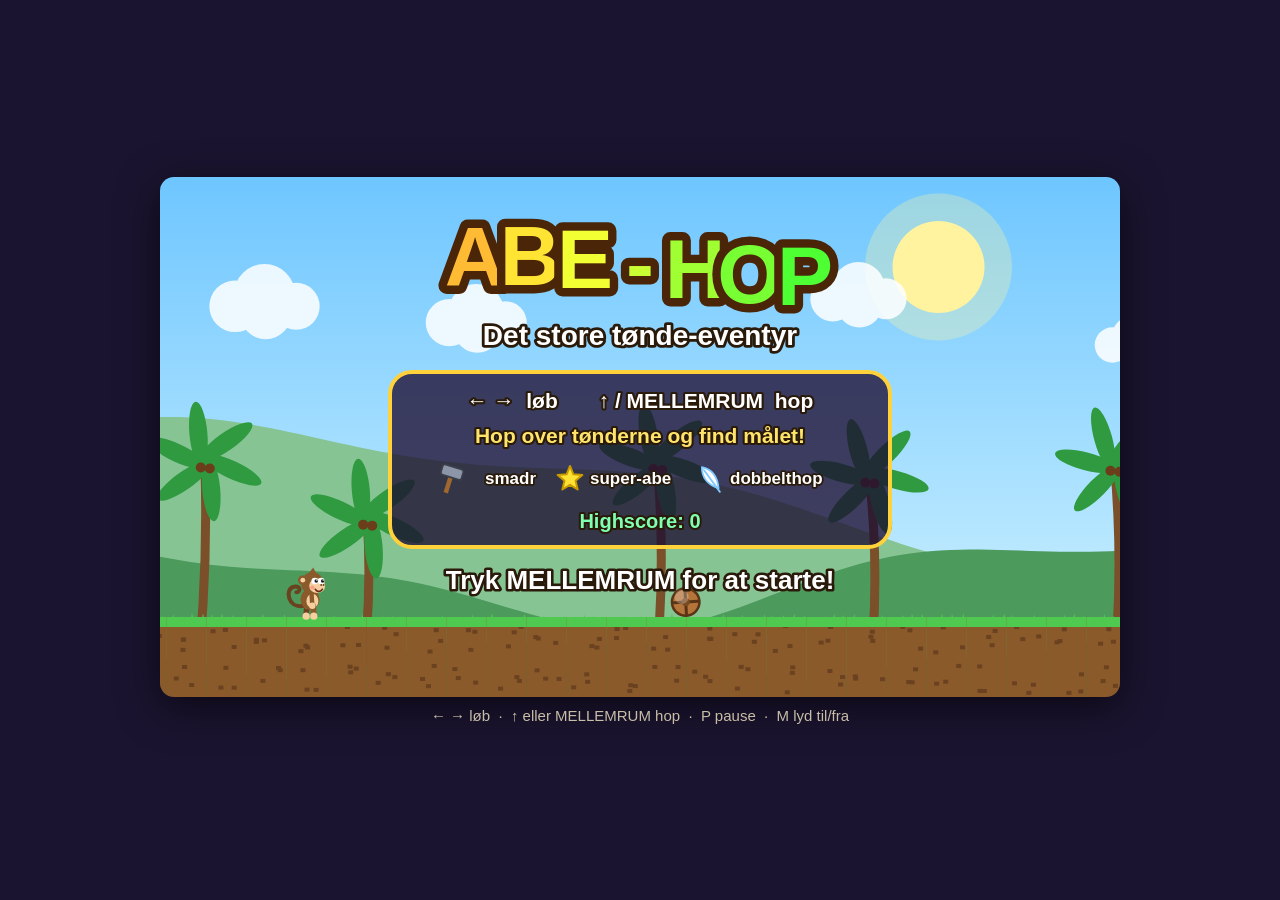
==== index.html @ 12547ee7 "version 1.0 Abe-Hop - det store tønde-eventyr: et platformspil i HTML5/JavaScript, hvor en abe hoppe" ====
<!doctype html>
<html lang="da">
<head>
  <meta charset="utf-8">
  <meta name="viewport" content="width=device-width, initial-scale=1">
  <title>Abe-Hop</title>
  <link rel="stylesheet" href="style.css">
</head>
<body>
  <canvas id="game" width="960" height="520"></canvas>
  <p class="help">← → løb &nbsp;·&nbsp; ↑ eller MELLEMRUM hop &nbsp;·&nbsp; P pause &nbsp;·&nbsp; M lyd til/fra</p>

  <script src="js/input.js"></script>
  <script src="js/sound.js"></script>
  <script src="js/draw.js"></script>
  <script src="js/background.js"></script>
  <script src="js/levels.js"></script>
  <script src="js/level.js"></script>
  <script src="js/player.js"></script>
  <script src="js/barrel.js"></script>
  <script src="js/powerups.js"></script>
  <script src="js/hud.js"></script>
  <script src="js/main.js"></script>
</body>
</html>
---- style.css ----
html, body {
  margin: 0;
  height: 100%;
  background: #1b1430;
  color: #f5e9c8;
  font-family: "Comic Sans MS", "Trebuchet MS", sans-serif;
}
body {
  display: flex;
  flex-direction: column;
  align-items: center;
  justify-content: center;
  gap: 10px;
}
canvas {
  max-width: 100vw;
  max-height: calc(100vh - 50px);
  aspect-ratio: 960 / 520;
  border-radius: 14px;
  box-shadow: 0 10px 40px rgba(0, 0, 0, 0.6);
  image-rendering: auto;
}
.help {
  margin: 0;
  font-size: 15px;
  opacity: 0.8;
}
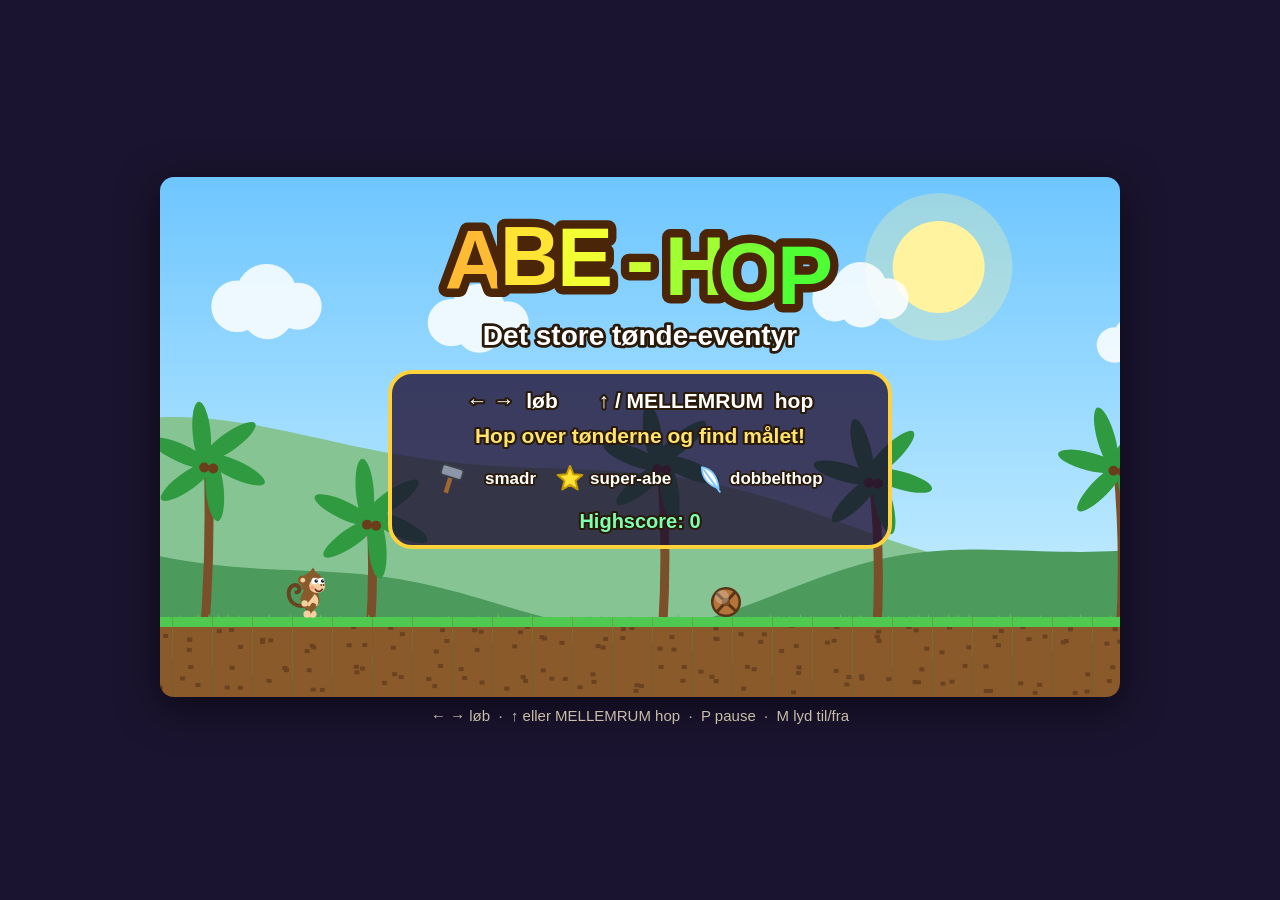
==== commit c5deabaf: "Tilføj bombefly, guld-bananer og tre nye baner Co-Authored-By: Claude Opus 5.5 <noreply@anthropic.co" ====
--- a/index.html
+++ b/index.html
@@ -18,6 +18,7 @@
   <script src="js/level.js"></script>
   <script src="js/player.js"></script>
   <script src="js/barrel.js"></script>
+  <script src="js/bomber.js"></script>
   <script src="js/powerups.js"></script>
   <script src="js/hud.js"></script>
   <script src="js/main.js"></script>
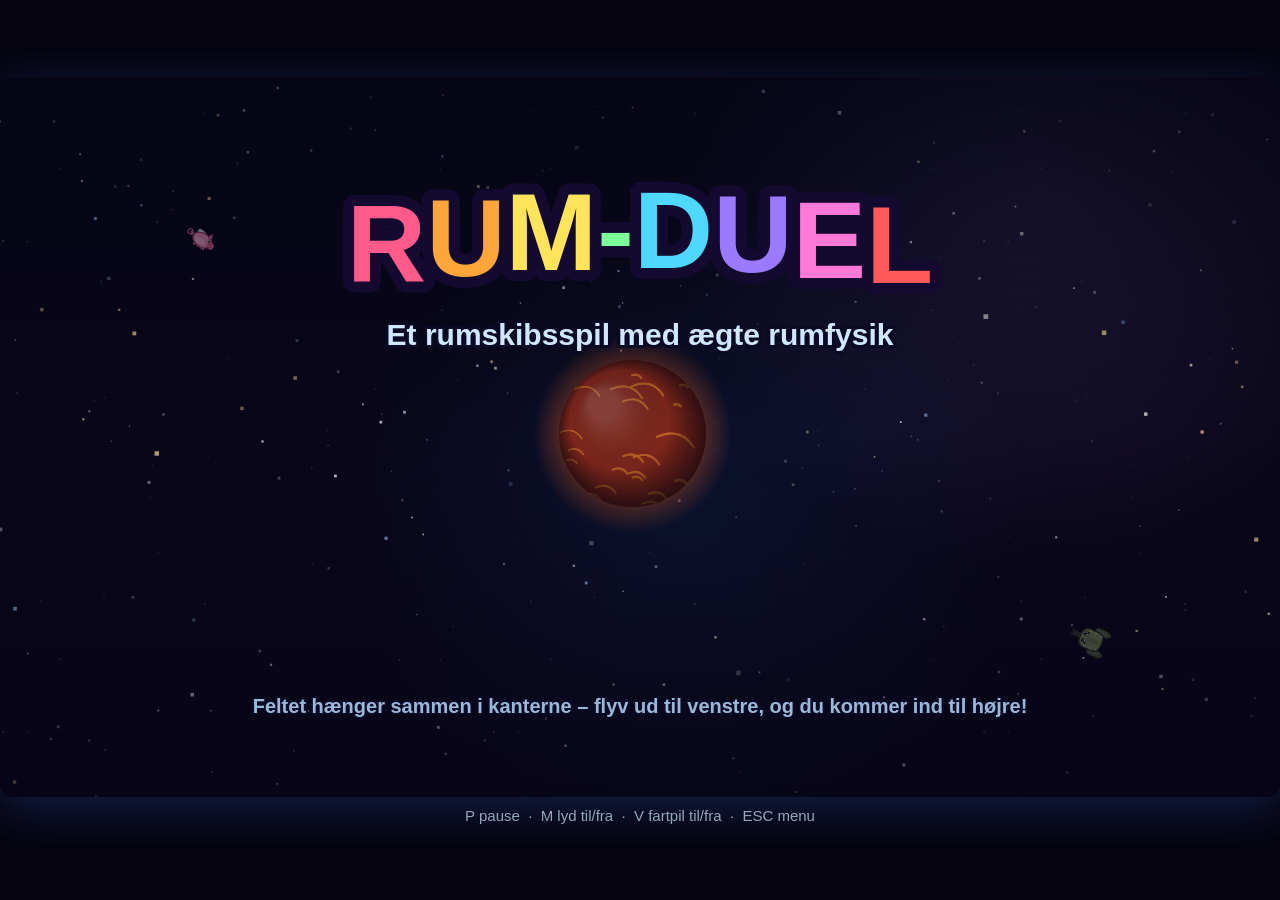
==== commit d899874e: "Rum-Duel: rumskibsspil med rumfysik, seks skibe og fire spilformer Wrappende felt med zoomende kamer" ====
--- a/index.html
+++ b/index.html
@@ -3,24 +3,28 @@
 <head>
   <meta charset="utf-8">
   <meta name="viewport" content="width=device-width, initial-scale=1">
-  <title>Abe-Hop</title>
+  <title>Rum-Duel</title>
   <link rel="stylesheet" href="style.css">
 </head>
 <body>
-  <canvas id="game" width="960" height="520"></canvas>
-  <p class="help">← → løb &nbsp;·&nbsp; ↑ eller MELLEMRUM hop &nbsp;·&nbsp; P pause &nbsp;·&nbsp; M lyd til/fra</p>
+  <canvas id="game" width="1280" height="720"></canvas>
+  <p class="help">P pause &nbsp;·&nbsp; M lyd til/fra &nbsp;·&nbsp; V fartpil til/fra &nbsp;·&nbsp; ESC menu</p>
 
+  <script src="js/vec.js"></script>
+  <script src="js/draw.js"></script>
   <script src="js/input.js"></script>
   <script src="js/sound.js"></script>
-  <script src="js/draw.js"></script>
-  <script src="js/background.js"></script>
-  <script src="js/levels.js"></script>
-  <script src="js/level.js"></script>
-  <script src="js/player.js"></script>
-  <script src="js/barrel.js"></script>
-  <script src="js/bomber.js"></script>
-  <script src="js/powerups.js"></script>
+  <script src="js/camera.js"></script>
+  <script src="js/starfield.js"></script>
+  <script src="js/planet.js"></script>
+  <script src="js/particles.js"></script>
+  <script src="js/weapons.js"></script>
+  <script src="js/ships.js"></script>
+  <script src="js/ship.js"></script>
+  <script src="js/ai.js"></script>
+  <script src="js/waves.js"></script>
   <script src="js/hud.js"></script>
+  <script src="js/menu.js"></script>
   <script src="js/main.js"></script>
 </body>
 </html>
--- a/style.css
+++ b/style.css
@@ -1,8 +1,8 @@
 html, body {
   margin: 0;
   height: 100%;
-  background: #1b1430;
-  color: #f5e9c8;
+  background: #05040f;
+  color: #cfe8ff;
   font-family: "Comic Sans MS", "Trebuchet MS", sans-serif;
 }
 body {
@@ -15,13 +15,13 @@
 canvas {
   max-width: 100vw;
   max-height: calc(100vh - 50px);
-  aspect-ratio: 960 / 520;
+  aspect-ratio: 1280 / 720;
   border-radius: 14px;
-  box-shadow: 0 10px 40px rgba(0, 0, 0, 0.6);
-  image-rendering: auto;
+  box-shadow: 0 10px 50px rgba(60, 120, 255, 0.25);
+  background: #000;
 }
 .help {
   margin: 0;
   font-size: 15px;
-  opacity: 0.8;
+  opacity: 0.7;
 }
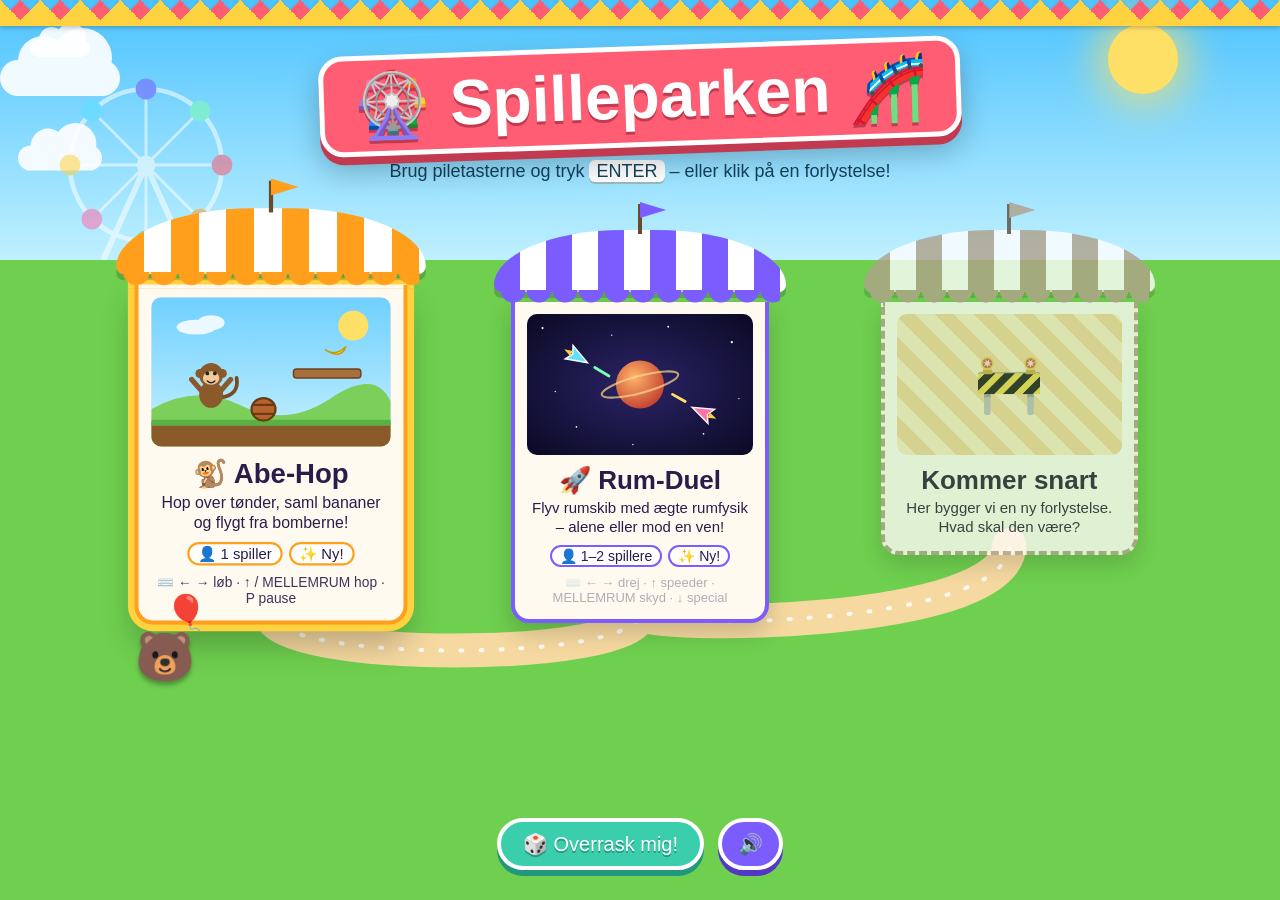
==== commit f923af0c: "Spilleparken: navigator, hjem-knap, katalog, backlog og add-game-skill Samler Abe-Hop og Rum-Duel i " ====
--- a/index.html
+++ b/index.html
@@ -3,28 +3,54 @@
 <head>
   <meta charset="utf-8">
   <meta name="viewport" content="width=device-width, initial-scale=1">
-  <title>Rum-Duel</title>
-  <link rel="stylesheet" href="style.css">
+  <title>Spilleparken</title>
+  <meta name="description" content="En park fuld af små browserspil – vælg en forlystelse og spil.">
+  <link rel="icon" href="data:image/svg+xml,<svg xmlns='http://www.w3.org/2000/svg' viewBox='0 0 100 100'><text y='.9em' font-size='90'>🎡</text></svg>">
+  <link rel="stylesheet" href="park/park.css">
 </head>
 <body>
-  <canvas id="game" width="1280" height="720"></canvas>
-  <p class="help">P pause &nbsp;·&nbsp; M lyd til/fra &nbsp;·&nbsp; V fartpil til/fra &nbsp;·&nbsp; ESC menu</p>
+  <div class="sky" aria-hidden="true">
+    <div class="sun"></div>
+    <div class="cloud c1"></div><div class="cloud c2"></div><div class="cloud c3"></div>
+    <svg class="wheel" viewBox="-100 -100 200 200">
+      <g class="wheel-spin">
+        <circle r="80" fill="none" stroke="#fff" stroke-width="5"/>
+        <circle r="10" fill="#fff"/>
+        <g stroke="#fff" stroke-width="3">
+          <line x1="-80" y1="0" x2="80" y2="0"/><line x1="0" y1="-80" x2="0" y2="80"/>
+          <line x1="-57" y1="-57" x2="57" y2="57"/><line x1="-57" y1="57" x2="57" y2="-57"/>
+        </g>
+        <g>
+          <circle cx="80" cy="0" r="11" fill="#ff5d73"/><circle cx="-80" cy="0" r="11" fill="#ffd23f"/>
+          <circle cx="0" cy="80" r="11" fill="#3bceac"/><circle cx="0" cy="-80" r="11" fill="#7b5cff"/>
+          <circle cx="57" cy="57" r="11" fill="#ff9f1c"/><circle cx="-57" cy="-57" r="11" fill="#5ee0ff"/>
+          <circle cx="-57" cy="57" r="11" fill="#ff6fa8"/><circle cx="57" cy="-57" r="11" fill="#7dffb0"/>
+        </g>
+      </g>
+      <path d="M0 0 L-45 100 M0 0 L45 100" stroke="#fff" stroke-width="6"/>
+    </svg>
+  </div>
 
-  <script src="js/vec.js"></script>
-  <script src="js/draw.js"></script>
-  <script src="js/input.js"></script>
-  <script src="js/sound.js"></script>
-  <script src="js/camera.js"></script>
-  <script src="js/starfield.js"></script>
-  <script src="js/planet.js"></script>
-  <script src="js/particles.js"></script>
-  <script src="js/weapons.js"></script>
-  <script src="js/ships.js"></script>
-  <script src="js/ship.js"></script>
-  <script src="js/ai.js"></script>
-  <script src="js/waves.js"></script>
-  <script src="js/hud.js"></script>
-  <script src="js/menu.js"></script>
-  <script src="js/main.js"></script>
+  <header class="gate">
+    <div class="bunting" aria-hidden="true"></div>
+    <h1><span class="sign">🎡 Spilleparken 🎢</span></h1>
+    <p class="hint">Brug piletasterne og tryk <kbd>ENTER</kbd> – eller klik på en forlystelse!</p>
+  </header>
+
+  <main id="park" class="park" aria-label="Forlystelser">
+    <svg id="path" class="path" aria-hidden="true"></svg>
+    <ul id="rides" class="rides"></ul>
+    <div id="mascot" class="mascot" aria-hidden="true"><span class="balloon">🎈</span><span class="kid">🐻</span></div>
+  </main>
+
+  <footer class="bottom">
+    <button id="random" class="random" type="button">🎲 Overrask mig!</button>
+    <button id="sound" class="sound" type="button" aria-pressed="true" title="Lyd til/fra">🔊</button>
+  </footer>
+
+  <div id="curtain" class="curtain" aria-hidden="true"><div class="ticket">🎟️ <span id="curtain-title"></span></div></div>
+
+  <script src="games/games.js"></script>
+  <script src="park/park.js"></script>
 </body>
 </html>
--- a/park/park.css
+++ b/park/park.css
@@ -0,0 +1,198 @@
+:root {
+  --sky-top: #4cc3ff;
+  --sky-bottom: #bff0ff;
+  --grass: #6fcf4f;
+  --grass-dark: #4fae37;
+  --ink: #2b1d4a;
+  --card: #fffaf0;
+  --path: #f5d9a0;
+  --focus: #ffd23f;
+}
+
+* { box-sizing: border-box; }
+
+html, body {
+  margin: 0;
+  min-height: 100%;
+  font-family: "Comic Sans MS", "Chalkboard SE", "Trebuchet MS", sans-serif;
+  color: var(--ink);
+}
+
+body {
+  min-height: 100vh;
+  background:
+    linear-gradient(to bottom, var(--sky-top) 0, var(--sky-bottom) 260px, var(--grass) 260px, var(--grass) 100%);
+  overflow-x: hidden;
+  display: flex;
+  flex-direction: column;
+}
+
+/* ---------- himmel ---------- */
+.sky { position: absolute; inset: 0 0 auto 0; height: 260px; pointer-events: none; overflow: hidden; }
+.sun {
+  position: absolute; top: 24px; right: 8%; width: 70px; height: 70px; border-radius: 50%;
+  background: #ffe066; box-shadow: 0 0 40px 12px rgba(255, 224, 102, .7);
+  animation: pulse 4s ease-in-out infinite;
+}
+.cloud {
+  position: absolute; width: 120px; height: 36px; background: #fff; border-radius: 40px; opacity: .9;
+  animation: drift linear infinite;
+}
+.cloud::before, .cloud::after { content: ""; position: absolute; background: #fff; border-radius: 50%; }
+.cloud::before { width: 50px; height: 50px; top: -24px; left: 18px; }
+.cloud::after { width: 60px; height: 60px; top: -32px; left: 52px; }
+.c1 { top: 60px; animation-duration: 60s; animation-delay: -10s; }
+.c2 { top: 140px; transform: scale(.7); animation-duration: 80s; animation-delay: -45s; }
+.c3 { top: 30px; transform: scale(.5); animation-duration: 100s; animation-delay: -70s; }
+.wheel { position: absolute; left: 4%; top: 70px; width: 190px; height: 190px; opacity: .55; }
+.wheel-spin { animation: spin 30s linear infinite; transform-origin: 0 0; }
+
+@keyframes drift { from { left: -160px; } to { left: 110%; } }
+@keyframes spin { to { transform: rotate(360deg); } }
+@keyframes pulse { 50% { transform: scale(1.08); } }
+
+/* ---------- indgang ---------- */
+.gate { position: relative; text-align: center; padding: 28px 16px 8px; }
+.bunting {
+  position: absolute; left: 0; right: 0; top: 0; height: 26px;
+  background:
+    conic-gradient(from 135deg at 50% 0, #ff5d73 0 90deg, transparent 0) 0 0 / 40px 26px repeat-x;
+  filter: drop-shadow(0 2px 2px rgba(0,0,0,.2));
+}
+.bunting::after {
+  content: ""; position: absolute; inset: 0;
+  background: conic-gradient(from 135deg at 50% 0, #ffd23f 0 90deg, transparent 0) 20px 0 / 40px 26px repeat-x;
+}
+h1 { margin: 18px 0 6px; font-size: clamp(32px, 7vw, 64px); }
+.sign {
+  display: inline-block; padding: 8px 28px; border-radius: 24px;
+  background: #ff5d73; color: #fff; border: 5px solid #fff;
+  box-shadow: 0 8px 0 #c23a4f, 0 14px 30px rgba(0,0,0,.25);
+  text-shadow: 0 3px 0 #c23a4f;
+  transform: rotate(-2deg);
+  animation: wobble 5s ease-in-out infinite;
+}
+@keyframes wobble { 50% { transform: rotate(2deg) scale(1.03); } }
+.hint { margin: 14px 0 0; font-size: 18px; color: #12425c; }
+kbd {
+  font-family: inherit; background: #fff; border-radius: 6px; padding: 1px 7px;
+  box-shadow: 0 2px 0 #9bb;
+}
+
+/* ---------- parken ---------- */
+.park {
+  position: relative; flex: 1; width: 100%; max-width: 1100px; margin: 0 auto;
+  padding: 40px 16px 70px;
+}
+.path { position: absolute; inset: 0; width: 100%; height: 100%; pointer-events: none; overflow: visible; }
+.path .road { fill: none; stroke: var(--path); stroke-width: 34; stroke-linecap: round; stroke-linejoin: round; }
+.path .dots { fill: none; stroke: #fff; stroke-width: 4; stroke-dasharray: 2 18; stroke-linecap: round; opacity: .9; }
+
+.rides {
+  position: relative; list-style: none; margin: 0; padding: 0;
+  display: grid; grid-template-columns: repeat(auto-fit, minmax(240px, 1fr));
+  gap: 70px 40px; justify-items: center;
+}
+
+.ride {
+  --c: #ff5d73;
+  position: relative; width: 100%; max-width: 280px;
+  display: flex; flex-direction: column; align-items: center;
+  cursor: pointer; border: 0; background: none; padding: 0; font: inherit; color: inherit;
+  transition: transform .25s cubic-bezier(.3, 1.6, .5, 1);
+}
+.ride:focus { outline: none; }
+.ride .roof {
+  width: 104%; height: 62px; border-radius: 50% 50% 8px 8px / 100% 100% 8px 8px;
+  background: repeating-linear-gradient(90deg, var(--c) 0 26px, #fff 26px 52px);
+  box-shadow: 0 6px 0 rgba(0,0,0,.18);
+  position: relative; z-index: 1;
+}
+.ride .roof::before {
+  content: ""; position: absolute; left: 50%; top: -26px; width: 4px; height: 30px; background: #6b4a2a; transform: translateX(-50%);
+}
+.ride .roof::after {
+  content: ""; position: absolute; left: 50%; top: -28px; width: 26px; height: 16px; background: var(--c);
+  clip-path: polygon(0 0, 100% 50%, 0 100%); animation: flag 1.2s ease-in-out infinite alternate;
+}
+@keyframes flag { to { transform: scaleX(.75) skewY(6deg); } }
+.ride .scallop {
+  width: 100%; height: 16px; margin-top: -2px;
+  background: radial-gradient(circle at 13px 0, var(--c) 12px, transparent 13px) 0 0 / 26px 16px repeat-x;
+  position: relative; z-index: 1;
+}
+.ride .booth {
+  width: 92%; margin-top: -4px; background: var(--card); border: 4px solid var(--c);
+  border-top: 0; border-radius: 0 0 18px 18px; padding: 12px 12px 14px; text-align: center;
+  box-shadow: 0 10px 24px rgba(0,0,0,.18);
+}
+.ride img { display: block; width: 100%; aspect-ratio: 16 / 10; object-fit: cover; border-radius: 10px; background: #ddd; }
+.ride .name { margin: 10px 0 2px; font-size: 26px; font-weight: bold; }
+.ride .tag { margin: 0; font-size: 15px; line-height: 1.3; min-height: 2.6em; }
+.ride .meta { margin: 8px 0 0; font-size: 14px; display: flex; gap: 6px; justify-content: center; flex-wrap: wrap; }
+.ride .pill { background: #fff; border: 2px solid var(--c); border-radius: 20px; padding: 1px 8px; }
+.ride .keys { margin: 8px 0 0; font-size: 13px; opacity: .35; transition: opacity .25s; }
+
+.ride.selected { transform: translateY(-10px) scale(1.06); z-index: 2; }
+.ride.selected .booth { box-shadow: 0 0 0 6px var(--focus), 0 18px 30px rgba(0,0,0,.25); }
+.ride.selected .keys { opacity: .9; }
+.ride.selected .emoji { animation: bounce .6s ease-in-out infinite alternate; }
+.ride .emoji { display: inline-block; }
+@keyframes bounce { to { transform: translateY(-6px) rotate(8deg); } }
+
+.ride.soon { cursor: default; opacity: .8; filter: saturate(.6); }
+.ride.soon .booth { border-style: dashed; }
+.ride.soon .placeholder {
+  display: flex; align-items: center; justify-content: center; aspect-ratio: 16 / 10; width: 100%;
+  border-radius: 10px; background: repeating-linear-gradient(45deg, #ffe9b0 0 14px, #ffd27a 14px 28px); font-size: 56px;
+}
+
+/* ---------- maskot ---------- */
+.mascot {
+  position: absolute; left: 0; top: 0; z-index: 3; pointer-events: none;
+  font-size: 48px; line-height: 1;
+  transition: left .55s cubic-bezier(.45, 0, .3, 1), top .55s cubic-bezier(.45, 0, .3, 1);
+  transform: translate(-50%, -100%);
+}
+.mascot .kid { display: inline-block; filter: drop-shadow(0 4px 2px rgba(0,0,0,.3)); }
+.mascot .balloon { position: absolute; left: 30px; top: -38px; font-size: 34px; animation: float 2s ease-in-out infinite alternate; }
+@keyframes float { to { transform: translate(4px, -6px) rotate(6deg); } }
+.mascot.hop .kid { animation: hop .55s ease-out; }
+@keyframes hop { 0% { transform: translateY(0); } 45% { transform: translateY(-34px) rotate(-10deg); } 100% { transform: translateY(0); } }
+.mascot.cheer .kid { animation: cheer .4s ease-in-out 3; }
+@keyframes cheer { 50% { transform: translateY(-20px) scale(1.2); } }
+
+/* ---------- bund ---------- */
+.bottom { display: flex; justify-content: center; gap: 14px; padding: 10px 16px 30px; }
+.bottom button {
+  font: inherit; font-size: 20px; border: 4px solid #fff; border-radius: 30px; padding: 10px 22px;
+  background: #3bceac; color: #fff; cursor: pointer; box-shadow: 0 6px 0 #23977c; text-shadow: 0 2px 0 #23977c;
+}
+.bottom button:active { transform: translateY(4px); box-shadow: 0 2px 0 #23977c; }
+.bottom .sound { background: #7b5cff; box-shadow: 0 6px 0 #5238c4; text-shadow: none; padding: 10px 16px; }
+
+/* ---------- konfetti + tæppe ---------- */
+.confetti { position: fixed; width: 10px; height: 14px; z-index: 50; pointer-events: none; border-radius: 2px; }
+.curtain {
+  position: fixed; inset: 0; z-index: 60; pointer-events: none;
+  background: repeating-linear-gradient(90deg, #ff5d73 0 60px, #e2405a 60px 120px);
+  clip-path: circle(0% at 50% 50%); transition: clip-path .7s ease-in;
+  display: flex; align-items: center; justify-content: center;
+}
+.curtain.closed { clip-path: circle(150% at 50% 50%); pointer-events: auto; }
+.curtain .ticket {
+  font-size: clamp(28px, 6vw, 52px); background: #ffd23f; padding: 16px 34px; border-radius: 16px;
+  border: 5px dashed #fff; box-shadow: 0 10px 30px rgba(0,0,0,.3);
+}
+
+@media (max-width: 600px) {
+  body { background: linear-gradient(to bottom, var(--sky-top) 0, var(--sky-bottom) 220px, var(--grass) 220px, var(--grass) 100%); }
+  .sky { height: 220px; }
+  .wheel { width: 120px; height: 120px; top: 90px; }
+  .rides { gap: 56px; }
+  .hint { font-size: 16px; }
+}
+
+@media (prefers-reduced-motion: reduce) {
+  *, *::before, *::after { animation: none !important; transition-duration: .01s !important; }
+}
